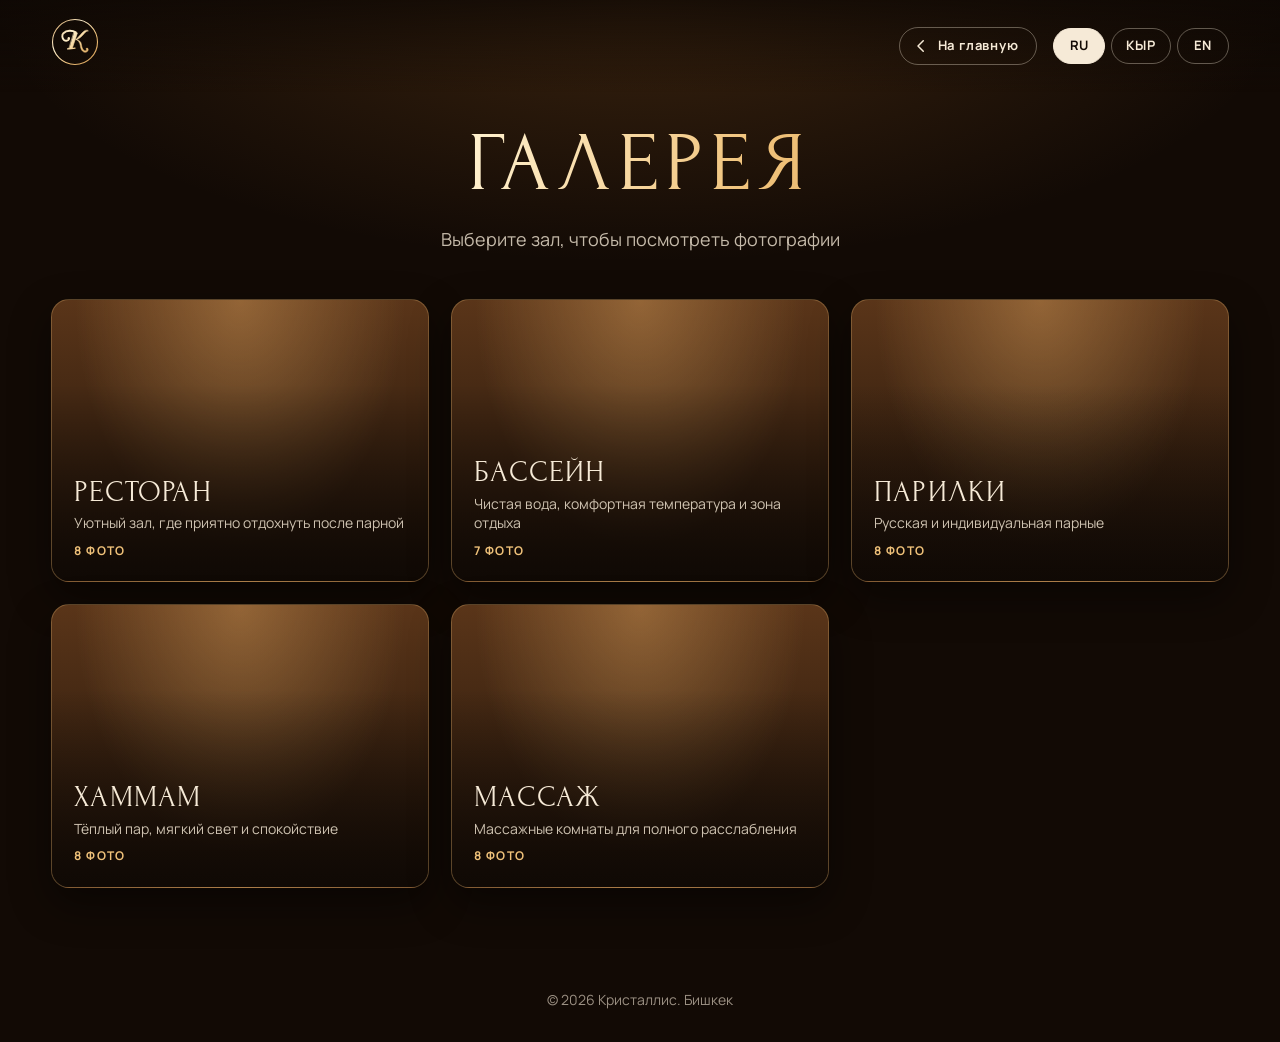
==== gallery.html @ dbb21583 "fix" ====
<!DOCTYPE html>
<html lang="ru">
<head>
    <meta charset="UTF-8">
    <meta name="viewport" content="width=device-width, initial-scale=1, maximum-scale=1, user-scalable=no, viewport-fit=cover">
    <meta name="description" content="Галерея банного комплекса Кристаллис: ресторан, бассейн, парилки, хаммам и массажные комнаты.">
    <meta name="theme-color" content="#120a05">
    <meta name="mobile-web-app-capable" content="yes">
    <meta name="apple-mobile-web-app-capable" content="yes">
    <meta name="apple-mobile-web-app-title" content="Кристаллис">
    <meta name="apple-mobile-web-app-status-bar-style" content="black-translucent">
    <title>Галерея — Кристаллис</title>
    <link rel="manifest" href="manifest.webmanifest">
    <link rel="icon" type="image/png" sizes="192x192" href="icons/icon-192.png">
    <link rel="apple-touch-icon" href="icons/apple-touch-icon.png">
    <link rel="preconnect" href="https://fonts.googleapis.com">
    <link rel="preconnect" href="https://fonts.gstatic.com" crossorigin>
    <link rel="preconnect" href="https://images.pexels.com" crossorigin>
    <link href="https://fonts.googleapis.com/css2?family=Forum&family=Manrope:wght@400;500;700&display=swap" rel="stylesheet">
    <link rel="stylesheet" href="./css/style.css?v=6">
    <link rel="stylesheet" href="./css/gallery.css?v=1">
</head>
<body class="gal-page">

<div class="head" id="head">
    <header class="header">
        <div class="wrap header__inner">
            <a class="brand" href="index.html" data-i18n-aria="brand" aria-label="Кристаллис">
                <svg class="brand__logo" width="48" height="48" viewBox="0 0 48 48" aria-hidden="true">
                    <defs>
                        <linearGradient id="kr-gold-nav" gradientUnits="userSpaceOnUse" x1="0" y1="0" x2="48" y2="48">
                            <stop offset="0" stop-color="#c9904a"/>
                            <stop offset="0.35" stop-color="#fff1cf"/>
                            <stop offset="0.65" stop-color="#f0c27a"/>
                            <stop offset="1" stop-color="#c9904a"/>
                        </linearGradient>
                    </defs>
                    <circle cx="24" cy="24" r="22.5" fill="none" stroke="url(#kr-gold-nav)" stroke-width="1.1"/>
                    <g fill="url(#kr-gold-nav)" stroke="url(#kr-gold-nav)" stroke-linecap="round" stroke-linejoin="round">
                        <path d="M23.2 14.2L26.4 14.9L21.3 30.2L18.3 30.2Z" stroke-width="0.6"/>
                        <path d="M16.6 30.9C19.2 30.5 21.8 30.5 24 30.1" fill="none" stroke-width="1.3"/>
                        <path d="M24.8 14.4C21.2 12.1 15.6 12.2 12.4 15.2C10.7 16.9 11 20.3 13 21.9C15 23.4 17.4 22.6 17.9 20.9" fill="none" stroke-width="1.9"/>
                        <circle cx="17.8" cy="20.3" r="1.2" stroke="none"/>
                        <path d="M25 21.4C28 18.6 31 14.6 33.2 13C34.6 12 36.6 11.8 37.4 12.9C36.1 13 34.7 13.6 33.7 15C31.1 18.3 28.5 20.7 25.2 21.7Z" stroke-width="0.5"/>
                        <path d="M25.3 21.5C27.5 22.7 28.9 24.6 29.3 27.6C29.7 31.2 31.4 34.1 34 34.3C35.6 34.4 37.1 33.4 37.2 31.8C37.3 30.4 36.2 29.7 35.4 30.3C34.9 30.8 35.1 31.5 35.7 31.7C35.4 32.7 34.2 33.2 33.2 32.6C31.3 31.4 30.7 28.6 30.4 26.3C30 23.9 28.4 22.1 25.3 21.5Z" stroke-width="0.5"/>
                    </g>
                </svg>
            </a>
            <div class="header__tools">
                <a class="gal-back" href="index.html">
                    <svg viewBox="0 0 24 24" aria-hidden="true"><path d="M15 5l-7 7 7 7" fill="none" stroke="currentColor" stroke-width="2" stroke-linecap="round" stroke-linejoin="round"/></svg>
                    <span data-i18n="galBack">На главную</span>
                </a>
                <div class="lang" id="lang">
                    <button class="lang__btn" id="lang-btn" type="button" aria-haspopup="true" aria-expanded="false" data-i18n-aria="langAria" aria-label="Язык">
                        <svg viewBox="0 0 24 24" aria-hidden="true"><circle cx="12" cy="12" r="9"/><path d="M3 12h18"/><path d="M12 3c2.8 2.6 4.2 5.6 4.2 9s-1.4 6.4-4.2 9c-2.8-2.6-4.2-5.6-4.2-9S9.2 5.6 12 3z"/></svg>
                    </button>
                    <div class="lang__menu" id="lang-menu" role="group" data-i18n-aria="langAria" aria-label="Язык">
                        <button type="button" data-lang="ru"><span class="l-short">RU</span><span class="l-full">Русский</span></button>
                        <button type="button" data-lang="ky"><span class="l-short">КЫР</span><span class="l-full">Кыргызча</span></button>
                        <button type="button" data-lang="en"><span class="l-short">EN</span><span class="l-full">English</span></button>
                    </div>
                </div>
            </div>
        </div>
    </header>
</div>

<main class="gal">
    <section class="gal-intro" id="gal-home">
        <div class="wrap">
            <h1 class="gal-title" data-i18n="galTitle">Галерея</h1>
            <p class="gal-lead" data-i18n="galLead">Выберите зал, чтобы посмотреть фотографии</p>
            <div class="gal-cats" id="gal-cats"></div>
        </div>
    </section>

    <section class="gal-view" id="gal-view" hidden>
        <div class="wrap gal-view__head">
            <button type="button" class="gal-all" id="gal-all">
                <svg viewBox="0 0 24 24" aria-hidden="true"><path d="M15 5l-7 7 7 7" fill="none" stroke="currentColor" stroke-width="2" stroke-linecap="round" stroke-linejoin="round"/></svg>
                <span data-i18n="galAll">Все залы</span>
            </button>
            <div class="gal-view__title">
                <h2 id="gal-name"></h2>
                <p id="gal-count"></p>
            </div>
        </div>
        <div class="wrap gal-chips" id="gal-chips" role="group"></div>
        <div class="gal-rows" id="gal-rows"></div>
        <p class="gal-hint" data-i18n="galHint">Коснитесь фото, чтобы рассмотреть его. Коснитесь ещё раз, чтобы продолжить.</p>
    </section>
</main>

<footer class="footer"><div class="wrap"><p data-i18n="footer">© 2026 Кристаллис. Бишкек</p></div></footer>

<script src="js/data.js?v=7" defer></script>
<script src="js/gallery-data.js?v=1" defer></script>
<script src="js/gallery.js?v=1" defer></script>
<script src="js/boot.js?v=2" defer></script>
</body>
</html>
---- css/style.css ----
:root {
        --accent: #a8692a;
        --amber: #f0c27a;
        --cream: #f6ead7;
        --dark: #2a1a0f;
        --text: #5d4a3a;
        --muted: #8c7864;
        --night: #120a05;
        --paper: #faf6ef;
        --paper-2: #f0e8da;
        --line: rgba(42, 26, 15, 0.14);

        --font-head: 'Forum', 'Times New Roman', serif;
        --font-body: 'Manrope', 'Segoe UI', Arial, sans-serif;

        --header-offset: 80px;
        --radius: 18px;
    }

    *,
    *::before,
    *::after {
        margin: 0;
        padding: 0;
        box-sizing: border-box;
    }

    html {
        scroll-behavior: smooth;
        scrollbar-width: none;
        -ms-overflow-style: none;
        overflow-anchor: none;
        -webkit-text-size-adjust: 100%;
    }

    html::-webkit-scrollbar,
    body::-webkit-scrollbar {
        display: none;
        width: 0;
        height: 0;
    }

    body {
        overflow-x: hidden;
        overflow-anchor: none;
        background: var(--night);
        color: var(--text);
        font-family: var(--font-body);
        line-height: 1.7;
    }

    a { color: inherit; text-decoration: none; }
    ul { list-style: none; }
    button, input { font: inherit; }

    button {
        -webkit-tap-highlight-color: transparent;
        touch-action: manipulation;
    }

    :focus-visible {
        outline: 2px solid var(--amber);
        outline-offset: 3px;
    }

    .wrap {
        width: min(1240px, 92%);
        margin-inline: auto;
    }

    .head {
        position: fixed;
        inset: 0 0 auto;
        z-index: 50;
        color: var(--cream);
        background: linear-gradient(rgba(14, 8, 4, 0.75), rgba(14, 8, 4, 0));
        transition: background 0.4s, box-shadow 0.4s;
    }

    .head.is-scrolled {
        background: rgba(18, 10, 5, 0.97);
        box-shadow: 0 6px 30px rgba(0, 0, 0, 0.35);
    }

    .topbar {
        max-height: 50px;
        overflow: hidden;
        font-size: 13px;
        transition: max-height 0.35s, opacity 0.35s;
    }

    .head.is-scrolled .topbar { max-height: 0; opacity: 0; }

    .topbar__inner {
        display: flex;
        justify-content: space-between;
        padding-block: 12px;
        color: rgba(246, 234, 215, 0.7);
    }

    .topbar__right { display: flex; gap: 28px; }
    .topbar a:hover { color: #fff; }

    .pin { position: relative; padding-left: 22px; }
    .pin::before {
        content: '';
        position: absolute;
        top: 6px;
        left: 4px;
        width: 9px;
        height: 9px;
        border: 2px solid currentColor;
        border-radius: 50% 50% 50% 0;
        transform: rotate(-45deg);
    }

    .header { position: relative; }

    .header__inner {
        display: flex;
        align-items: center;
        justify-content: space-between;
        gap: 56px;
        padding-block: 18px;
        transition: padding 0.35s;
    }

    .brand { flex: 0 0 auto; }

    .head.is-scrolled .header__inner { padding-block: 10px; }

    .nav {
        display: flex;
        gap: 44px;
        font-size: 15px;
        font-weight: 500;
    }

    .nav a { position: relative; }
    .nav a::after {
        content: '';
        position: absolute;
        bottom: -6px;
        left: 0;
        width: 0;
        height: 1px;
        background: var(--amber);
        transition: width 0.3s;
    }
    .nav a:hover::after,
    .nav a.is-active::after { width: 100%; }

    .header__tools {
        display: flex;
        align-items: center;
        justify-content: flex-end;
        gap: 16px;
        margin-left: auto;
    }

    .lang { position: relative; }

    .lang__btn { display: none; }

    .lang__menu {
        display: flex;
        gap: 6px;
    }

    .lang__menu button {
        min-width: 52px;
        padding: 9px 14px;
        border: 1px solid rgba(246, 234, 215, 0.35);
        border-radius: 999px;
        background: transparent;
        color: var(--cream);
        font-size: 13px;
        font-weight: 700;
        letter-spacing: 0.06em;
        line-height: 1.2;
        text-align: center;
        cursor: pointer;
        transition: background 0.3s, color 0.3s, border-color 0.3s;
    }

    .lang__menu button:hover { border-color: var(--cream); }

    .lang__menu button.is-active {
        border-color: var(--cream);
        background: var(--cream);
        color: var(--night);
    }

    .l-full { display: none; }

    .mnav { display: none; }

    .burger {
        display: none;
        position: relative;
        width: 32px;
        height: 24px;
        border: 0;
        background: none;
        cursor: pointer;
    }

    .burger span {
        position: absolute;
        left: 0;
        width: 100%;
        height: 2px;
        background: var(--cream);
        transition: top 0.3s, transform 0.3s, opacity 0.3s;
    }
    .burger span:nth-child(1) { top: 2px; }
    .burger span:nth-child(2) { top: 11px; }
    .burger span:nth-child(3) { top: 20px; }
    .burger.is-open span:nth-child(1) { top: 11px; transform: rotate(45deg); }
    .burger.is-open span:nth-child(2) { opacity: 0; }
    .burger.is-open span:nth-child(3) { top: 11px; transform: rotate(-45deg); }

    .hero {
        position: relative;
        display: grid;
        place-items: center;
        min-height: 100vh;
        min-height: 100svh;
        padding: 170px 0 120px;
        overflow: hidden;
        background: var(--night);
        color: var(--cream);
        text-align: center;
    }

    .hero::before {
        content: '';
        position: absolute;
        inset: 0;
        background:
                radial-gradient(ellipse 60% 55% at 50% 45%, rgba(14, 8, 4, 0.5), rgba(14, 8, 4, 0) 75%),
                linear-gradient(rgba(14, 8, 4, 0.6), rgba(14, 8, 4, 0.05) 28%, rgba(14, 8, 4, 0.2) 65%, var(--night) 100%),
                url('../img/hero.jpg') center / cover no-repeat;
        will-change: transform;
        animation: zoom 30s ease-in-out infinite alternate;
    }

    @media (orientation: portrait) {
        .hero::before {
            background:
                    radial-gradient(ellipse 65% 30% at 50% 50%, rgba(14, 8, 4, 0.45), rgba(14, 8, 4, 0) 75%),
                    linear-gradient(rgba(14, 8, 4, 0.55), rgba(14, 8, 4, 0.05) 22%, rgba(14, 8, 4, 0.1) 72%, var(--night) 100%),
                    url('../img/hero-portrait.jpg') center / cover no-repeat,
                    url('../img/hero.jpg') 50% 50% / cover no-repeat;
            filter: none;
            transform: none;
            will-change: auto;
            animation: none;
        }
    }

    .hero.is-off::before,
    .hero.is-off .steam i,
    .hero.is-off .motes i,
    .hero.is-off .hero__brand,
    .hero.is-off .hero__orn svg {
        animation-play-state: paused;
    }

    .hero__content {
        --logo-h: clamp(110px, 13vw, 200px);
        position: relative;
        z-index: 2;
        padding-top: calc(var(--logo-h) + 28px);
    }

    .hero__content > * {
        opacity: 0;
        transform: translateY(26px);
        animation: fade-up 0.9s forwards;
    }
    .hero__content > :nth-child(2) { animation-delay: 0.2s; }
    .hero__content > :nth-child(3) { animation-delay: 0.4s; }
    .hero__content > :nth-child(4) { animation-delay: 0.6s; }
    .hero__content > :nth-child(5) { animation-delay: 0.8s; }

    .hero__logo {
        position: absolute;
        top: 0;
        left: 0;
        right: 0;
        margin-inline: auto;
        display: block;
        height: var(--logo-h);
        width: auto;
        aspect-ratio: 120 / 150;
        overflow: visible;
        filter: drop-shadow(0 4px 16px rgba(14, 8, 4, 0.7));
    }

    .hero__eyebrow {
        display: flex;
        align-items: center;
        justify-content: center;
        gap: 18px;
        margin-bottom: 22px;
        color: var(--amber);
        font-size: clamp(12px, 1.4vw, 16px);
        font-weight: 700;
        letter-spacing: 0.32em;
        text-transform: uppercase;
        text-shadow: 0 2px 14px rgba(14, 8, 4, 0.8);
    }

    .hero__eyebrow::before,
    .hero__eyebrow::after {
        content: '';
        width: clamp(30px, 8vw, 90px);
        height: 1px;
        background: linear-gradient(90deg, transparent, var(--amber));
    }

    .hero__eyebrow::after { transform: scaleX(-1); }

    .hero__title {
        display: flex;
        flex-direction: column;
        align-items: center;
        font-weight: 400;
    }

    .hero__brand {
        padding-left: 0.1em;
        background: linear-gradient(100deg, #c9904a 0%, #fff1cf 30%, #f0c27a 50%, #fff1cf 70%, #c9904a 100%);
        background-size: 250% 100%;
        -webkit-background-clip: text;
        background-clip: text;
        color: transparent;
        -webkit-text-fill-color: transparent;
        font-family: var(--font-head);
        font-size: clamp(34px, 10vw, 140px);
        letter-spacing: 0.1em;
        line-height: 1.05;
        text-transform: uppercase;
        animation: shine 9s ease-in-out infinite alternate;
    }

    .hero__orn {
        display: flex;
        align-items: center;
        gap: 18px;
        margin: clamp(14px, 2vw, 26px) 0;
        color: var(--amber);
    }

    .hero__orn i {
        width: clamp(60px, 14vw, 180px);
        height: 1px;
        background: linear-gradient(90deg, transparent, var(--amber));
    }

    .hero__orn i:last-child { transform: scaleX(-1); }

    .hero__orn svg {
        width: 26px;
        height: 24px;
        animation: gem 5s ease-in-out infinite;
    }

    .hero__tag {
        max-width: 900px;
        color: #f8eddb;
        font-family: var(--font-head);
        font-size: clamp(20px, 3.4vw, 46px);
        letter-spacing: 0.14em;
        line-height: 1.3;
        text-shadow: 0 4px 30px rgba(14, 8, 4, 0.8);
        text-transform: uppercase;
    }

    .hero__text {
        max-width: 520px;
        margin: 30px auto 40px;
        color: rgba(248, 237, 219, 0.92);
        font-size: clamp(14px, 1.4vw, 18px);
        text-shadow: 0 2px 14px rgba(14, 8, 4, 0.8);
        white-space: pre-line;
    }

    .hero__actions {
        display: flex;
        flex-wrap: wrap;
        justify-content: center;
        gap: 16px;
    }

    .pill {
        display: inline-block;
        padding: 18px 56px;
        border: 1px solid rgba(240, 194, 122, 0.8);
        border-radius: 999px;
        background: rgba(14, 8, 4, 0.72);
        color: #fff;
        font-size: 17px;
        font-weight: 500;
        text-shadow: 0 1px 10px rgba(14, 8, 4, 0.7);
        cursor: pointer;
        box-shadow: 0 8px 24px rgba(0, 0, 0, 0.35);
        transition: background 0.3s, color 0.3s, border-color 0.3s;
    }

    .pill:hover {
        border-color: var(--cream);
        background: rgba(14, 8, 4, 0.88);
        color: #fff;
    }

    .motes {
        position: absolute;
        inset: 0;
        z-index: 1;
        pointer-events: none;
    }

    .motes i {
        position: absolute;
        bottom: -10px;
        width: var(--s);
        height: var(--s);
        border-radius: 50%;
        background: rgba(255, 226, 170, 0.9);
        box-shadow: 0 0 8px 2px rgba(255, 200, 120, 0.5);
        opacity: 0;
        will-change: transform, opacity;
        animation: float var(--t) linear var(--d) infinite;
    }

    .steam {
        position: absolute;
        inset: 0;
        z-index: 1;
        pointer-events: none;
    }

    .steam i {
        position: absolute;
        bottom: -160px;
        width: var(--w, 340px);
        height: calc(var(--w, 340px) * 1.3);
        border-radius: 50%;
        background: radial-gradient(ellipse, rgba(255, 235, 200, 0.12), rgba(255, 235, 200, 0.04) 40%, transparent 70%);
        opacity: 0;
        will-change: transform, opacity;
        animation: rise var(--t, 22s) ease-in-out infinite;
    }

    .steam i:nth-child(1) { left: 5%;  --w: 380px; --dx: 60px;  --t: 24s; }
    .steam i:nth-child(2) { left: 30%; --w: 320px; --dx: -50px; --t: 20s; animation-delay: -7s; }
    .steam i:nth-child(3) { left: 55%; --w: 420px; --dx: 70px;  --t: 27s; animation-delay: -14s; }
    .steam i:nth-child(4) { left: 78%; --w: 340px; --dx: -60px; --t: 22s; animation-delay: -3s; }

    .section {
        padding-block: 100px;
        background: var(--paper);
        scroll-margin-top: var(--header-offset);
    }

    .section--grey { background: var(--paper-2); }

    .title {
        margin-bottom: 16px;
        color: var(--dark);
        font-family: var(--font-head);
        font-size: clamp(30px, 4vw, 48px);
        font-weight: 400;
        letter-spacing: 0.03em;
        line-height: 1.2;
        text-align: center;
        text-transform: uppercase;
    }

    .lead {
        max-width: 560px;
        margin: 0 auto 30px;
        text-align: center;
    }

    .reveal {
        opacity: 0;
        transform: translateY(40px);
        transition: opacity 0.9s, transform 0.9s;
    }

    .reveal.is-in { opacity: 1; transform: none; }

    .gender {
        display: flex;
        width: max-content;
        max-width: 100%;
        margin: 26px auto 0;
        padding: 5px;
        border: 1px solid var(--line);
        border-radius: 999px;
        background: rgba(255, 255, 255, 0.5);
    }

    .gender button {
        min-width: 190px;
        padding: 14px 36px;
        border: 0;
        border-radius: 999px;
        background: transparent;
        color: var(--dark);
        font-family: var(--font-head);
        font-size: 20px;
        letter-spacing: 0.06em;
        line-height: 1.2;
        text-align: center;
        text-transform: uppercase;
        cursor: pointer;
        transition: background 0.3s, color 0.3s;
    }

    .gender button:hover { background: rgba(42, 26, 15, 0.08); }
    .gender button.is-active { background: var(--dark); color: var(--cream); }

    .is-swap { animation: swap 0.3s ease; }

    .svc-list {
        display: grid;
        gap: 90px;
        margin-top: 70px;
    }

    .svc {
        display: grid;
        grid-template-columns: minmax(0, 1fr) minmax(0, 1fr);
        align-items: stretch;
        gap: 60px;
        scroll-margin-top: var(--header-offset);
    }

    .svc--rev .svc__text { order: 2; }

    .svc__text {
        display: flex;
        flex-direction: column;
        justify-content: center;
        min-width: 0;
    }

    .svc__tag {
        color: var(--accent);
        font-size: 14px;
        font-weight: 700;
    }

    .svc__title {
        margin: 2px 0 14px;
        color: var(--dark);
        font-family: var(--font-head);
        font-size: clamp(30px, 3.6vw, 46px);
        font-weight: 400;
        letter-spacing: 0.02em;
        line-height: 1.15;
        text-transform: uppercase;
    }

    .svc__lead { margin-bottom: 8px; font-size: 16px; }

    .price__list li {
        display: flex;
        align-items: baseline;
        gap: 12px;
    }

    .price__list i {
        flex: 1;
        min-width: 12px;
        border-bottom: 2px dotted rgba(42, 26, 15, 0.25);
        transform: translateY(-4px);
    }

    .price__list b {
        color: var(--dark);
        font-weight: 700;
        white-space: nowrap;
    }

    .svc__link {
        align-self: flex-start;
        margin-top: 24px;
        padding: 12px 28px;
        border: 1px solid var(--dark);
        border-radius: 999px;
        background: transparent;
        color: var(--dark);
        font-size: 14px;
        font-weight: 500;
        cursor: pointer;
        transition: background 0.3s, color 0.3s;
    }

    .svc__link:hover {
        background: var(--dark);
        color: var(--cream);
    }

    .info { margin-top: 20px; font-size: 15px; }

    .info h4 {
        margin-bottom: 6px;
        color: var(--accent);
        font-family: var(--font-head);
        font-size: 18px;
        font-weight: 400;
        letter-spacing: 0.04em;
    }

    .info__list {
        columns: 2;
        column-gap: 32px;
    }

    .info li {
        position: relative;
        padding-left: 18px;
        break-inside: avoid;
    }

    .info li::before {
        content: '';
        position: absolute;
        top: 13px;
        left: 0;
        width: 8px;
        height: 1px;
        background: var(--accent);
    }

    .info__rest { margin-top: 4px; color: var(--muted); font-size: 14px; }

    .svc__img {
        position: relative;
        display: grid;
        place-items: center;
        min-height: 360px;
        overflow: hidden;
        border-radius: var(--radius);
        box-shadow: 0 20px 50px rgba(60, 30, 10, 0.22);
        background:
                radial-gradient(ellipse at 50% 0, rgba(255, 190, 110, 0.4), transparent 62%),
                linear-gradient(180deg, #5a3519, #1e1209);
        pointer-events: none;
        user-select: none;
        -webkit-user-select: none;
        isolation: isolate;
    }

    .svc__img svg {
        position: relative;
        z-index: 0;
        width: 22%;
        max-width: 120px;
        fill: none;
        stroke: rgba(246, 234, 215, 0.55);
        stroke-width: 1.4;
        stroke-linecap: round;
        stroke-linejoin: round;
    }

    .svc__slides {
        position: absolute;
        inset: 0;
        z-index: 1;
    }

    .slide {
        position: absolute;
        inset: 0;
        background-position: center;
        background-size: cover;
        background-repeat: no-repeat;
        opacity: 0;
        transform: scale(1);
        will-change: opacity;
        transition: opacity 1.2s ease;
    }

    .slide.is-on {
        opacity: 1;
    }

    .tabs {
        display: flex;
        flex-wrap: wrap;
        justify-content: center;
        gap: 12px;
        max-width: 980px;
        margin: 30px auto 34px;
    }

    .tabs button {
        flex: 0 0 auto;
        min-width: 200px;
        padding: 14px 22px;
        border: 1px solid var(--dark);
        border-radius: 999px;
        background: transparent;
        color: var(--dark);
        font-size: 16px;
        font-weight: 500;
        line-height: 1.2;
        text-align: center;
        white-space: nowrap;
        cursor: pointer;
        transition: background 0.3s, color 0.3s;
    }

    .tabs button:hover,
    .tabs button.is-active {
        background: var(--dark);
        color: var(--cream);
    }

    .price__card {
        max-width: 1100px;
        margin: 0 auto 22px;
        padding: 10px 34px 14px;
        border-radius: var(--radius);
        background: #fff;
        box-shadow: 0 14px 40px rgba(60, 30, 10, 0.08);
        column-count: 1;
        column-gap: 56px;
    }

    .price__group {
        margin-top: 22px;
        padding-bottom: 4px;
        border-bottom: 1px solid var(--accent);
        color: var(--accent);
        font-family: var(--font-head);
        font-size: 20px;
        font-weight: 400;
        letter-spacing: 0.04em;
        break-after: avoid;
        break-inside: avoid;
    }

    .price__card > .price__group:first-child { margin-top: 12px; }

    .price__list li {
        padding-block: 13px;
        border-bottom: 1px solid #eee;
        font-size: 16px;
        opacity: 0;
        transform: translateX(-12px);
        animation: slide-in 0.4s var(--d, 0s) forwards;
        break-inside: avoid;
    }

    .price__list li:last-child { border-bottom: 0; }
    .price__list b { font-size: 16px; }

    .price__card.is-compact { padding: 6px 30px 8px; }
    .price__card.is-compact .price__group { margin-top: 12px; font-size: 18px; }
    .price__card.is-compact > .price__group:first-child { margin-top: 8px; }
    .price__card.is-compact .price__list li { padding-block: 7px; font-size: 15px; }
    .price__card.is-compact .price__list b { font-size: 15px; }

    .note {
        margin-top: 26px;
        color: var(--muted);
        font-size: 14px;
        text-align: center;
    }

    .footer {
        padding-block: 30px;
        background: var(--night);
        color: rgba(246, 234, 215, 0.6);
        font-size: 14px;
        text-align: center;
    }

    .to-top {
        position: fixed;
        right: 24px;
        bottom: 24px;
        z-index: 40;
        display: grid;
        place-items: center;
        width: 52px;
        height: 52px;
        border: 0;
        border-radius: 50%;
        background: var(--cream);
        box-shadow: 0 6px 24px rgba(0, 0, 0, 0.3);
        color: var(--dark);
        cursor: pointer;
        opacity: 0;
        pointer-events: none;
        transform: translateY(20px);
        transition: opacity 0.35s, transform 0.35s, background 0.3s;
    }

    .to-top svg { width: 24px; height: 24px; }
    .to-top.is-visible { opacity: 1; pointer-events: auto; transform: none; }
    .to-top:hover { background: var(--amber); }

    @keyframes gem { 50% { transform: translateY(-3px) rotate(4deg); } }
    @keyframes fade-up { to { opacity: 1; transform: none; } }
    @keyframes zoom { to { transform: scale(1.06); } }
    @keyframes swap { from { opacity: 0; transform: translateY(8px); } }
    @keyframes slide-in { to { opacity: 1; transform: none; } }
    @keyframes shine {
        from { background-position: 150% 0; }
        to { background-position: -50% 0; }
    }

    @keyframes float {
        0%   { opacity: 0; transform: translate3d(0, 0, 0); }
        15%  { opacity: 0.9; }
        50%  { opacity: 0.45; }
        85%  { opacity: 0.9; }
        100% { opacity: 0; transform: translate3d(var(--dx), -100vh, 0); }
    }

    @keyframes rise {
        0%   { opacity: 0; transform: translate3d(0, 0, 0) scale(0.8); }
        20%  { opacity: 1; }
        60%  { opacity: 0.8; transform: translate3d(var(--dx), -60vh, 0) scale(1.3); }
        100% { opacity: 0; transform: translate3d(calc(var(--dx) * 1.6), -120vh, 0) scale(1.8); }
    }

    @media (orientation: landscape) {
        .hero { padding: clamp(110px, 17vh, 160px) 0 clamp(40px, 7vh, 80px); }

        .hero__content {
            --logo-h: clamp(70px, min(13vw, 15vh), 170px);
            padding-top: calc(var(--logo-h) + clamp(14px, 3vh, 28px));
        }

        .hero__eyebrow {
            margin-bottom: clamp(10px, 2vh, 22px);
            font-size: clamp(11px, min(1.4vw, 1.9vh), 16px);
        }

        .hero__brand { font-size: clamp(34px, min(10vw, 13vh), 130px); }

        .hero__orn { margin: clamp(8px, 1.6vh, 22px) 0; }

        .hero__tag {
            max-width: 1300px;
            font-size: clamp(16px, min(2.6vw, 3.4vh), 38px);
        }

        .hero__text {
            margin: clamp(14px, 3vh, 30px) auto clamp(18px, 4vh, 40px);
            font-size: clamp(13px, min(1.4vw, 2vh), 18px);
        }

        .pill { padding: clamp(12px, 2vh, 18px) 56px; }
    }

    @media (max-width: 960px) {
        .topbar,
        .nav { display: none; }

        .burger { display: block; }

        .lang__btn {
            display: grid;
            place-items: center;
            width: 44px;
            height: 44px;
            border: 1px solid rgba(246, 234, 215, 0.35);
            border-radius: 50%;
            background: transparent;
            color: var(--cream);
            cursor: pointer;
            transition: border-color 0.3s, background 0.3s;
        }

        .lang__btn svg {
            width: 22px;
            height: 22px;
            fill: none;
            stroke: currentColor;
            stroke-width: 1.6;
            stroke-linecap: round;
            stroke-linejoin: round;
        }

        .lang__btn:hover,
        .lang.is-open .lang__btn {
            border-color: var(--cream);
            background: rgba(246, 234, 215, 0.08);
        }

        .lang__menu {
            position: absolute;
            top: calc(100% + 12px);
            right: 0;
            display: block;
            min-width: 160px;
            padding: 6px;
            border: 1px solid rgba(246, 234, 215, 0.14);
            border-radius: 14px;
            background: rgba(18, 10, 5, 0.98);
            box-shadow: 0 14px 40px rgba(0, 0, 0, 0.45);
            opacity: 0;
            visibility: hidden;
            transform: translateY(-8px);
            transition: opacity 0.25s, transform 0.25s, visibility 0.25s;
        }

        .lang.is-open .lang__menu {
            opacity: 1;
            visibility: visible;
            transform: none;
        }

        .lang__menu button {
            display: block;
            width: 100%;
            min-width: 0;
            padding: 11px 14px;
            border: 0;
            border-radius: 10px;
            font-size: 14px;
            font-weight: 500;
            letter-spacing: 0;
            text-align: left;
        }

        .lang__menu button:hover { background: rgba(246, 234, 215, 0.1); }

        .l-short { display: none; }
        .l-full { display: inline; }

        .mnav {
            position: absolute;
            top: 100%;
            right: 0;
            left: 0;
            display: flex;
            flex-direction: column;
            padding: 6px 4%;
            border-radius: 0 0 var(--radius) var(--radius);
            background: rgba(18, 10, 5, 0.98);
            opacity: 0;
            visibility: hidden;
            transform: translateY(-12px);
            transition: opacity 0.3s, transform 0.3s, visibility 0.3s;
        }

        .mnav.is-open { opacity: 1; visibility: visible; transform: none; }

        .mnav a {
            padding-block: 16px;
            border-bottom: 1px solid rgba(246, 234, 215, 0.12);
        }

        .hero { padding: 130px 0 100px; }

        .section { padding-block: 70px; }
        .svc-list { gap: 70px; }
        .svc { grid-template-columns: minmax(0, 1fr); gap: 28px; }
        .svc--rev .svc__text { order: 0; }
        .svc__img { min-height: 0; aspect-ratio: 7 / 4; }
        .price__card { padding: 6px 18px 10px; }
    }

    @media (max-width: 640px) {
        .pill { padding: 15px 34px; }

        .lang__btn { width: 40px; height: 40px; }

        .gender { width: 100%; }
        .gender button {
            flex: 1;
            min-width: 0;
            padding: 12px 16px;
            font-size: 16px;
        }

        .tabs button {
            flex: 1 1 calc(50% - 6px);
            min-width: 0;
            padding: 12px 10px;
            font-size: 14px;
            white-space: normal;
        }

        .info__list { columns: 1; }
    }

    @media (prefers-reduced-motion: reduce) {
        *,
        *::before,
        *::after {
            animation-duration: 0.01ms !important;
            animation-iteration-count: 1 !important;
            transition-duration: 0.01ms !important;
            scroll-behavior: auto !important;
        }
    }
---- css/gallery.css ----
html,
body {
    max-width: 100%;
    overflow-x: clip;
    touch-action: pan-x pan-y;
    overscroll-behavior: none;
}

[hidden] {
    display: none !important;
}

.gal {
    min-height: 100vh;
    min-height: 100dvh;
    padding: 118px 0 70px;
    background:
            radial-gradient(ellipse 70% 38% at 50% 0, rgba(168, 105, 42, 0.26), rgba(168, 105, 42, 0) 72%),
            var(--night);
    color: var(--cream);
}

.gal-back {
    display: inline-flex;
    align-items: center;
    gap: 8px;
    padding: 9px 18px 9px 12px;
    border: 1px solid rgba(246, 234, 215, 0.35);
    border-radius: 999px;
    color: var(--cream);
    font-size: 13px;
    font-weight: 700;
    letter-spacing: 0.06em;
    line-height: 1.2;
    white-space: nowrap;
    transition: background 0.3s, border-color 0.3s;
}

.gal-back svg {
    width: 18px;
    height: 18px;
}

.gal-back:hover {
    border-color: var(--cream);
    background: rgba(246, 234, 215, 0.08);
}

.gal-title {
    background: linear-gradient(100deg, #c9904a 0%, #fff1cf 35%, #f0c27a 60%, #c9904a 100%);
    -webkit-background-clip: text;
    background-clip: text;
    color: transparent;
    -webkit-text-fill-color: transparent;
    font-family: var(--font-head);
    font-size: clamp(38px, 7vw, 84px);
    font-weight: 400;
    letter-spacing: 0.08em;
    line-height: 1.1;
    text-align: center;
    text-transform: uppercase;
}

.gal-lead {
    max-width: 560px;
    margin: 14px auto 0;
    color: rgba(246, 234, 215, 0.78);
    font-size: clamp(15px, 1.6vw, 18px);
    text-align: center;
}

.gal-cats {
    display: grid;
    grid-template-columns: repeat(auto-fill, minmax(min(100%, 300px), 1fr));
    gap: 22px;
    margin-top: 44px;
}

.gal-cat {
    position: relative;
    display: block;
    width: 100%;
    aspect-ratio: 4 / 3;
    padding: 0;
    overflow: hidden;
    border: 1px solid rgba(240, 194, 122, 0.28);
    border-radius: var(--radius);
    background:
            radial-gradient(ellipse at 50% 0, rgba(255, 190, 110, 0.35), transparent 62%),
            linear-gradient(180deg, #5a3519, #1e1209);
    box-shadow: 0 16px 40px rgba(0, 0, 0, 0.45);
    color: var(--cream);
    text-align: left;
    cursor: pointer;
    isolation: isolate;
    opacity: 0;
    transform: translateY(16px);
    animation: gal-in 0.55s var(--d, 0s) forwards;
    transition: transform 0.35s ease, border-color 0.35s, box-shadow 0.35s;
    -webkit-user-select: none;
    user-select: none;
}

.gal-cat:hover {
    border-color: rgba(240, 194, 122, 0.7);
    box-shadow: 0 20px 50px rgba(0, 0, 0, 0.55);
}

.gal-cat:active {
    transform: scale(0.98);
}

.gal-cat__img {
    position: absolute;
    inset: 0;
}

.gal-cat__img img {
    width: 100%;
    height: 100%;
    object-fit: cover;
    pointer-events: none;
    transition: transform 0.9s ease;
}

.gal-cat:hover .gal-cat__img img {
    transform: scale(1.06);
}

.gal-cat::after {
    content: '';
    position: absolute;
    inset: 0;
    background: linear-gradient(180deg, rgba(14, 8, 4, 0) 30%, rgba(14, 8, 4, 0.9) 100%);
}

.gal-cat__body {
    position: absolute;
    right: 0;
    bottom: 0;
    left: 0;
    z-index: 1;
    display: flex;
    flex-direction: column;
    gap: 4px;
    padding: 18px 22px 20px;
}

.gal-cat__name {
    font-family: var(--font-head);
    font-size: clamp(24px, 2.4vw, 30px);
    letter-spacing: 0.04em;
    line-height: 1.15;
    text-transform: uppercase;
}

.gal-cat__text {
    color: rgba(246, 234, 215, 0.82);
    font-size: 14px;
    line-height: 1.4;
}

.gal-cat__count {
    margin-top: 4px;
    color: var(--amber);
    font-size: 12px;
    font-weight: 700;
    letter-spacing: 0.12em;
    text-transform: uppercase;
}

.gal-view__head {
    display: flex;
    flex-wrap: wrap;
    align-items: center;
    gap: 18px 26px;
}

.gal-all {
    display: inline-flex;
    align-items: center;
    gap: 8px;
    padding: 12px 24px 12px 16px;
    border: 1px solid rgba(246, 234, 215, 0.4);
    border-radius: 999px;
    background: transparent;
    color: var(--cream);
    font-size: 15px;
    font-weight: 600;
    line-height: 1.2;
    cursor: pointer;
    transition: background 0.3s, border-color 0.3s;
}

.gal-all svg {
    width: 20px;
    height: 20px;
}

.gal-all:hover {
    border-color: var(--cream);
    background: rgba(246, 234, 215, 0.08);
}

.gal-view__title h2 {
    background: linear-gradient(100deg, #c9904a 0%, #fff1cf 40%, #f0c27a 70%, #c9904a 100%);
    -webkit-background-clip: text;
    background-clip: text;
    color: transparent;
    -webkit-text-fill-color: transparent;
    font-family: var(--font-head);
    font-size: clamp(28px, 4vw, 48px);
    font-weight: 400;
    letter-spacing: 0.06em;
    line-height: 1.1;
    text-transform: uppercase;
}

.gal-view__title p {
    margin-top: 2px;
    color: var(--amber);
    font-size: 13px;
    font-weight: 700;
    letter-spacing: 0.12em;
    text-transform: uppercase;
}

.gal-chips {
    display: flex;
    gap: 10px;
    margin-top: 22px;
    margin-bottom: 8px;
    padding-bottom: 6px;
    overflow-x: auto;
    scrollbar-width: none;
    -ms-overflow-style: none;
    touch-action: pan-x;
}

.gal-chips::-webkit-scrollbar {
    display: none;
    width: 0;
    height: 0;
}

.gal-chip {
    flex: 0 0 auto;
    padding: 10px 22px;
    border: 1px solid rgba(246, 234, 215, 0.32);
    border-radius: 999px;
    background: transparent;
    color: var(--cream);
    font-size: 14px;
    font-weight: 600;
    line-height: 1.2;
    white-space: nowrap;
    cursor: pointer;
    transition: background 0.3s, color 0.3s, border-color 0.3s;
}

.gal-chip:hover {
    border-color: var(--cream);
}

.gal-chip.is-on {
    border-color: var(--cream);
    background: var(--cream);
    color: var(--night);
}

.gal-rows {
    --ch: clamp(120px, calc((100vh - 310px) / 4.3), 300px);
    --cw: calc(var(--ch) * 1.5);
    --gap: clamp(12px, 1.4vw, 22px);
    display: flex;
    flex-direction: column;
    width: 100%;
    margin-top: 6px;
}

@supports (height: 100dvh) {
    .gal-rows {
        --ch: clamp(120px, calc((100dvh - 310px) / 4.3), 300px);
    }
}

.gal-row {
    position: relative;
    width: 100%;
    padding-block: calc(var(--ch) * 0.2);
    overflow: hidden;
}

.gal-shift {
    transition: transform 0.6s cubic-bezier(0.22, 1, 0.36, 1);
    will-change: transform;
}

.gal-track {
    display: flex;
    width: max-content;
    animation: gal-run var(--dur, 60s) linear var(--delay, 0s) infinite;
    animation-direction: var(--dir, normal);
    will-change: transform;
}

.gal-row.is-paused .gal-track {
    animation-play-state: paused;
}

.gal-card {
    position: relative;
    flex: 0 0 auto;
    width: var(--cw);
    height: var(--ch);
    margin-right: var(--gap);
    padding: 0;
    overflow: hidden;
    border: 0;
    border-radius: 16px;
    background:
            radial-gradient(ellipse at 50% 0, rgba(255, 190, 110, 0.3), transparent 62%),
            linear-gradient(180deg, #5a3519, #1e1209);
    box-shadow: 0 10px 28px rgba(0, 0, 0, 0.45);
    cursor: pointer;
    transition: transform 0.55s cubic-bezier(0.22, 1, 0.36, 1), opacity 0.4s ease, box-shadow 0.5s ease;
    -webkit-user-select: none;
    user-select: none;
    -webkit-touch-callout: none;
}

.gal-card img {
    position: absolute;
    inset: 0;
    width: 100%;
    height: 100%;
    object-fit: cover;
    opacity: 0;
    pointer-events: none;
    transition: opacity 0.6s ease;
}

.gal-card img.is-loaded {
    opacity: 1;
}

.gal-row.has-active .gal-card:not(.is-active) {
    opacity: 0.4;
}

.gal-card.is-active {
    z-index: 4;
    transform: scale(1.34);
    box-shadow: 0 0 0 3px var(--amber), 0 30px 70px rgba(0, 0, 0, 0.7);
}

.gal-hint {
    max-width: 620px;
    margin: 18px auto 0;
    padding-inline: 4%;
    color: rgba(246, 234, 215, 0.55);
    font-size: 14px;
    text-align: center;
}

@keyframes gal-in {
    to {
        opacity: 1;
        transform: none;
    }
}

@keyframes gal-run {
    from {
        transform: translate3d(0, 0, 0);
    }

    to {
        transform: translate3d(-50%, 0, 0);
    }
}

@media (max-width: 960px) {
    .gal {
        padding-top: 104px;
    }

    .header__tools {
        gap: 10px;
    }
}

@media (max-width: 640px) {
    .gal-back {
        padding: 9px 14px 9px 10px;
    }

    .gal-cats {
        gap: 16px;
        margin-top: 30px;
    }

    .gal-view__head {
        gap: 12px 16px;
    }

    .gal-all {
        padding: 10px 18px 10px 12px;
        font-size: 14px;
    }
}

@media (prefers-reduced-motion: reduce) {
    .gal-cat {
        opacity: 1;
        transform: none;
    }
}
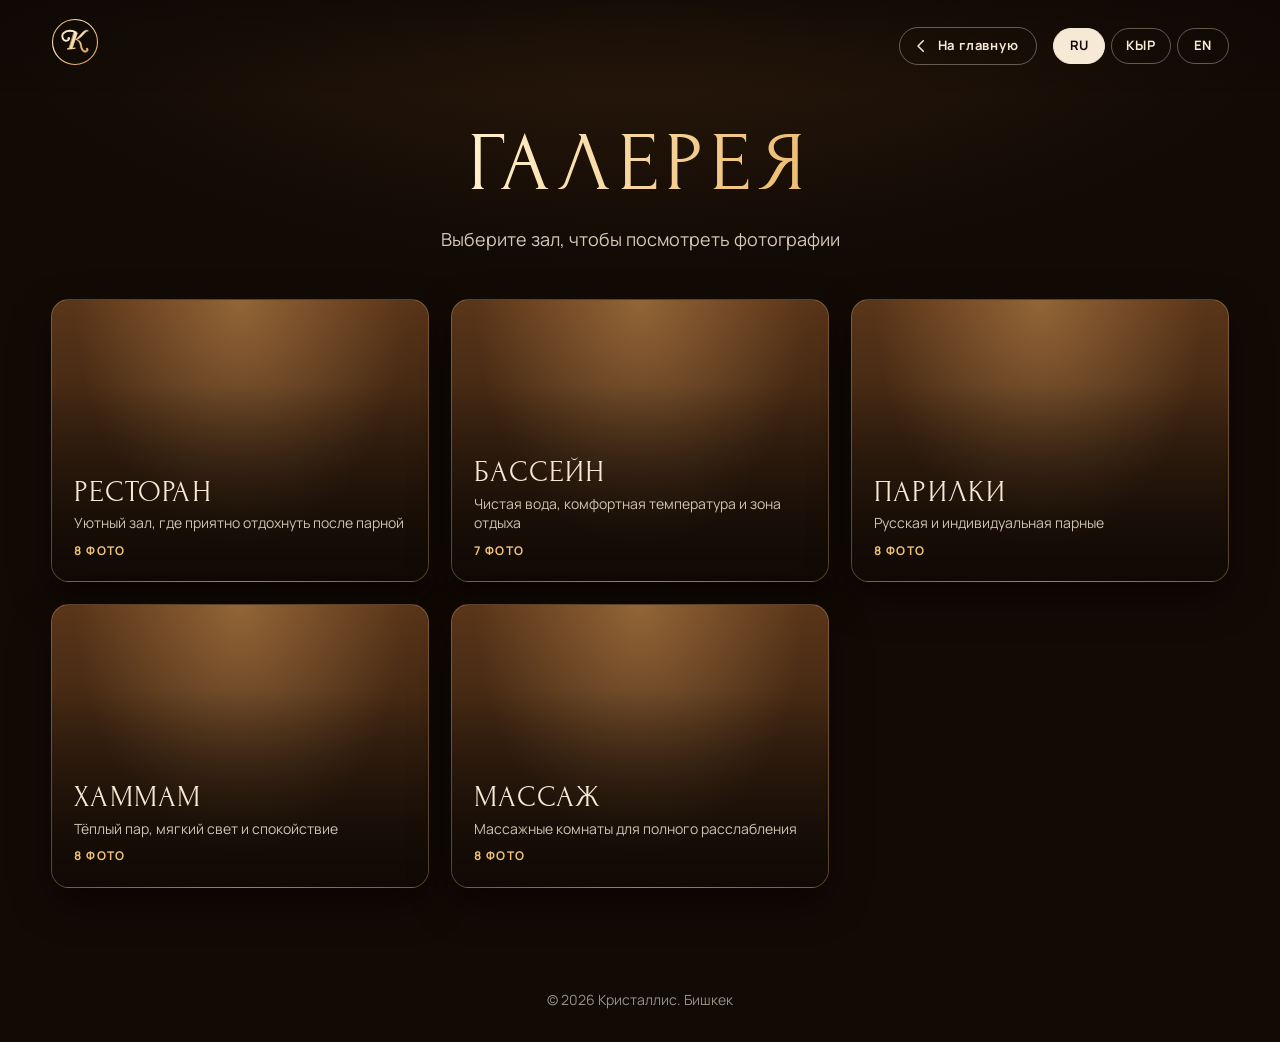
==== commit 743c4c3e: "fix" ====
--- a/gallery.html
+++ b/gallery.html
@@ -18,7 +18,7 @@
     <link rel="preconnect" href="https://images.pexels.com" crossorigin>
     <link href="https://fonts.googleapis.com/css2?family=Forum&family=Manrope:wght@400;500;700&display=swap" rel="stylesheet">
     <link rel="stylesheet" href="./css/style.css?v=6">
-    <link rel="stylesheet" href="./css/gallery.css?v=1">
+    <link rel="stylesheet" href="./css/gallery.css?v=2">
 </head>
 <body class="gal-page">
 
@@ -96,7 +96,7 @@
 
 <script src="js/data.js?v=7" defer></script>
 <script src="js/gallery-data.js?v=1" defer></script>
-<script src="js/gallery.js?v=1" defer></script>
+<script src="js/gallery.js?v=2" defer></script>
 <script src="js/boot.js?v=2" defer></script>
 </body>
 </html>
--- a/css/gallery.css
+++ b/css/gallery.css
@@ -15,7 +15,9 @@
     min-height: 100dvh;
     padding: 118px 0 70px;
     background:
-            radial-gradient(ellipse 70% 38% at 50% 0, rgba(168, 105, 42, 0.26), rgba(168, 105, 42, 0) 72%),
+            radial-gradient(ellipse 70% 38% at 50% 0, rgba(168, 105, 42, 0.18), rgba(168, 105, 42, 0) 72%),
+            linear-gradient(180deg, rgba(18, 10, 5, 0.45) 0%, rgba(18, 10, 5, 0.25) 45%, rgba(18, 10, 5, 0.6) 100%),
+            url('../img/gallery-bg.jpg') center / cover no-repeat,
             var(--night);
     color: var(--cream);
 }
@@ -64,7 +66,7 @@
 .gal-lead {
     max-width: 560px;
     margin: 14px auto 0;
-    color: rgba(246, 234, 215, 0.78);
+    color: rgba(246, 234, 215, 0.85);
     font-size: clamp(15px, 1.6vw, 18px);
     text-align: center;
 }
@@ -248,7 +250,7 @@
     padding: 10px 22px;
     border: 1px solid rgba(246, 234, 215, 0.32);
     border-radius: 999px;
-    background: transparent;
+    background: rgba(18, 10, 5, 0.35);
     color: var(--cream);
     font-size: 14px;
     font-weight: 600;
@@ -268,27 +270,40 @@
     color: var(--night);
 }
 
+/* ---------- Ленты с карточками ----------
+   Размер карточек меняется одним числом:
+   --ch  — высота карточки (ширина = высота × 1.5).
+   Чтобы сделать карточки ещё крупнее, уменьшите делитель 3.6
+   (например, до 3.2) или увеличьте минимум 190px. */
 .gal-rows {
-    --ch: clamp(120px, calc((100vh - 310px) / 4.3), 300px);
+    --ch: clamp(190px, calc((100vh - 250px) / 3.6), 460px);
     --cw: calc(var(--ch) * 1.5);
-    --gap: clamp(12px, 1.4vw, 22px);
+    --gap: clamp(14px, 1.6vw, 26px);
     display: flex;
     flex-direction: column;
     width: 100%;
     margin-top: 6px;
+    padding-block: calc(var(--ch) * 0.12);
 }
 
 @supports (height: 100dvh) {
     .gal-rows {
-        --ch: clamp(120px, calc((100dvh - 310px) / 4.3), 300px);
-    }
-}
-
+        --ch: clamp(190px, calc((100dvh - 250px) / 3.6), 460px);
+    }
+}
+
+/* Отступ внутри ленты нужен, чтобы увеличенная карточка не обрезалась,
+   а отрицательные поля сближают ленты между собой. */
 .gal-row {
     position: relative;
     width: 100%;
-    padding-block: calc(var(--ch) * 0.2);
+    margin-block: calc(var(--ch) * -0.12);
+    padding-block: calc(var(--ch) * 0.3);
     overflow: hidden;
+}
+
+.gal-row.has-active {
+    z-index: 5;
 }
 
 .gal-shift {
@@ -317,7 +332,7 @@
     padding: 0;
     overflow: hidden;
     border: 0;
-    border-radius: 16px;
+    border-radius: 18px;
     background:
             radial-gradient(ellipse at 50% 0, rgba(255, 190, 110, 0.3), transparent 62%),
             linear-gradient(180deg, #5a3519, #1e1209);
@@ -348,9 +363,10 @@
     opacity: 0.4;
 }
 
+/* Увеличение выбранной карточки (было 1.34) */
 .gal-card.is-active {
     z-index: 4;
-    transform: scale(1.34);
+    transform: scale(1.5);
     box-shadow: 0 0 0 3px var(--amber), 0 30px 70px rgba(0, 0, 0, 0.7);
 }
 
@@ -358,7 +374,7 @@
     max-width: 620px;
     margin: 18px auto 0;
     padding-inline: 4%;
-    color: rgba(246, 234, 215, 0.55);
+    color: rgba(246, 234, 215, 0.7);
     font-size: 14px;
     text-align: center;
 }
@@ -391,6 +407,16 @@
 }
 
 @media (max-width: 640px) {
+    .gal-rows {
+        --ch: clamp(140px, calc((100vh - 250px) / 3.6), 460px);
+    }
+
+    @supports (height: 100dvh) {
+        .gal-rows {
+            --ch: clamp(140px, calc((100dvh - 250px) / 3.6), 460px);
+        }
+    }
+
     .gal-back {
         padding: 9px 14px 9px 10px;
     }
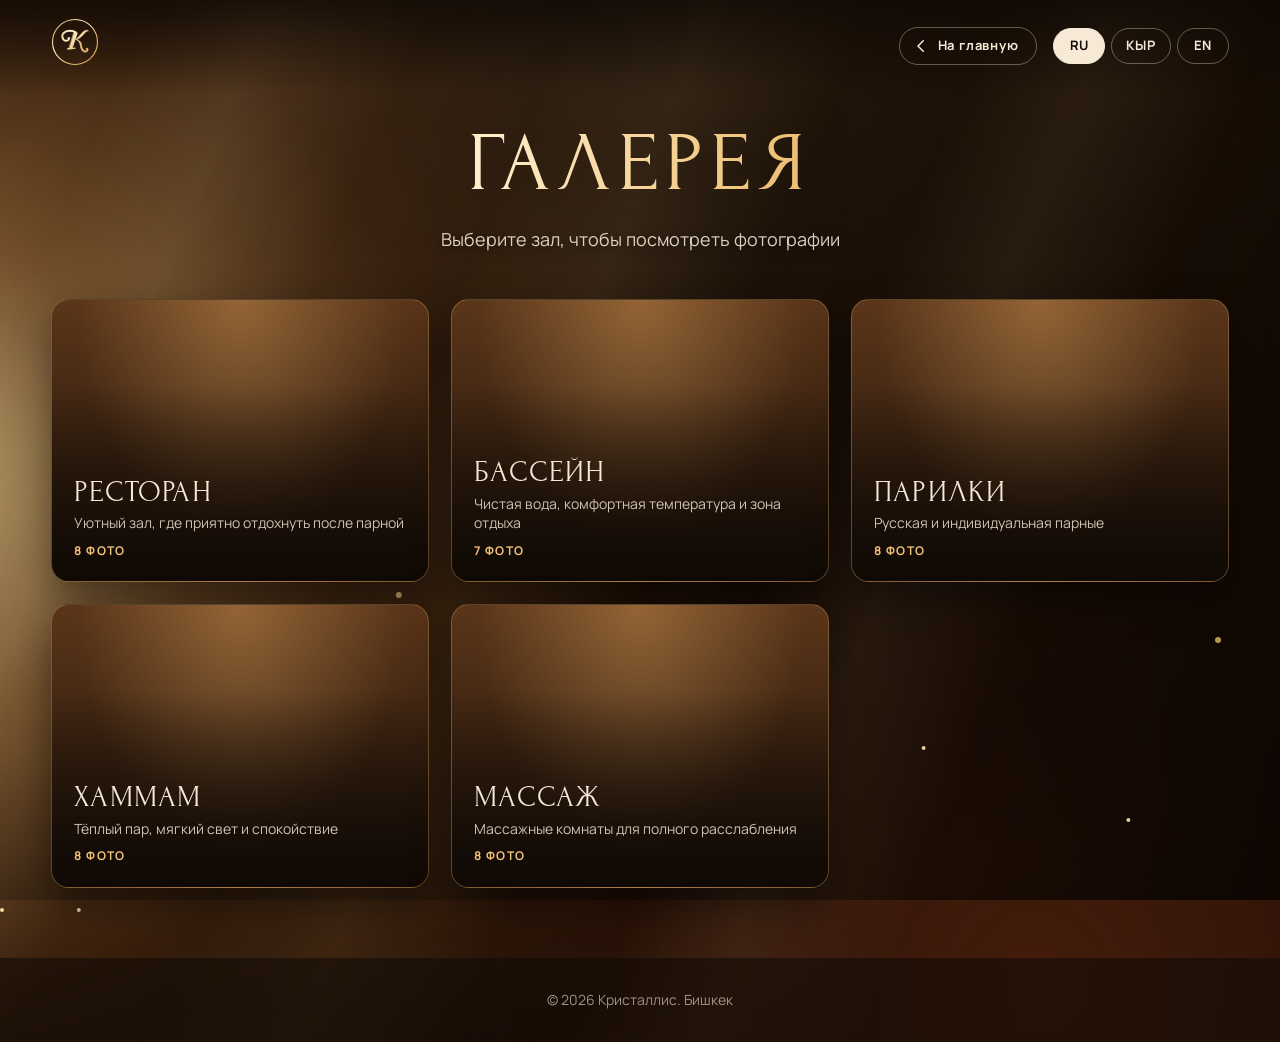
==== commit cd9680e3: "fix" ====
--- a/gallery.html
+++ b/gallery.html
@@ -18,7 +18,7 @@
     <link rel="preconnect" href="https://images.pexels.com" crossorigin>
     <link href="https://fonts.googleapis.com/css2?family=Forum&family=Manrope:wght@400;500;700&display=swap" rel="stylesheet">
     <link rel="stylesheet" href="./css/style.css?v=6">
-    <link rel="stylesheet" href="./css/gallery.css?v=2">
+    <link rel="stylesheet" href="./css/gallery.css?v=4">
 </head>
 <body class="gal-page">
 
--- a/css/gallery.css
+++ b/css/gallery.css
@@ -10,16 +10,86 @@
     display: none !important;
 }
 
+body.gal-page {
+    background: var(--night);
+}
+
+body.gal-page::before {
+    content: '';
+    position: fixed;
+    inset: -20%;
+    z-index: 0;
+    pointer-events: none;
+    background:
+            radial-gradient(circle at 10% 52%, rgba(246, 214, 150, 0.75) 0%, rgba(214, 150, 80, 0.5) 14%, rgba(150, 82, 30, 0.28) 30%, transparent 48%),
+            radial-gradient(circle at 88% 14%, rgba(168, 105, 42, 0.38), transparent 40%),
+            radial-gradient(circle at 72% 92%, rgba(130, 52, 20, 0.45), transparent 44%),
+            radial-gradient(circle at 45% 20%, rgba(240, 194, 122, 0.16), transparent 36%);
+    will-change: transform;
+    animation: gal-drift 26s ease-in-out infinite alternate;
+}
+
+body.gal-page::after {
+    content: '';
+    position: fixed;
+    inset: 0;
+    z-index: 0;
+    pointer-events: none;
+    background:
+            linear-gradient(100deg, rgba(14, 8, 4, 0) 0%, rgba(14, 8, 4, 0.35) 45%, rgba(10, 5, 2, 0.88) 100%),
+            radial-gradient(ellipse 120% 90% at 50% 50%, transparent 55%, rgba(8, 4, 2, 0.65) 100%);
+}
+
 .gal {
+    position: relative;
+    z-index: 1;
     min-height: 100vh;
     min-height: 100dvh;
     padding: 118px 0 70px;
+    background: transparent;
+    color: var(--cream);
+}
+
+.gal::before {
+    content: '';
+    position: fixed;
+    inset: -30% -10%;
+    z-index: -1;
+    pointer-events: none;
     background:
-            radial-gradient(ellipse 70% 38% at 50% 0, rgba(168, 105, 42, 0.18), rgba(168, 105, 42, 0) 72%),
-            linear-gradient(180deg, rgba(18, 10, 5, 0.45) 0%, rgba(18, 10, 5, 0.25) 45%, rgba(18, 10, 5, 0.6) 100%),
-            url('../img/gallery-bg.jpg') center / cover no-repeat,
-            var(--night);
-    color: var(--cream);
+            linear-gradient(112deg, transparent 18%, rgba(255, 220, 160, 0.1) 24%, transparent 32%),
+            linear-gradient(112deg, transparent 38%, rgba(255, 200, 120, 0.08) 45%, transparent 53%),
+            linear-gradient(112deg, transparent 58%, rgba(255, 220, 160, 0.07) 64%, transparent 72%);
+    will-change: transform, opacity;
+    animation: gal-beams 14s ease-in-out infinite alternate;
+}
+
+.gal::after {
+    content: '';
+    position: fixed;
+    bottom: -12px;
+    left: 0;
+    z-index: -1;
+    width: 4px;
+    height: 4px;
+    border-radius: 50%;
+    pointer-events: none;
+    background: rgba(255, 226, 170, 0.95);
+    box-shadow:
+            6vw 0 0 0 rgba(255, 226, 170, 0.9),
+            14vw -22vh 0 1px rgba(255, 210, 140, 0.8),
+            23vw -8vh 0 0 rgba(255, 226, 170, 0.9),
+            31vw -35vh 0 1px rgba(255, 210, 140, 0.7),
+            40vw -14vh 0 0 rgba(255, 226, 170, 0.9),
+            48vw -48vh 0 1px rgba(255, 210, 140, 0.8),
+            56vw -5vh 0 0 rgba(255, 226, 170, 0.8),
+            64vw -28vh 0 1px rgba(255, 210, 140, 0.7),
+            72vw -18vh 0 0 rgba(255, 226, 170, 0.9),
+            80vw -42vh 0 1px rgba(255, 210, 140, 0.8),
+            88vw -10vh 0 0 rgba(255, 226, 170, 0.9),
+            95vw -30vh 0 1px rgba(255, 210, 140, 0.7);
+    will-change: transform, opacity;
+    animation: gal-sparks 18s ease-in-out infinite;
 }
 
 .gal-back {
@@ -61,14 +131,16 @@
     line-height: 1.1;
     text-align: center;
     text-transform: uppercase;
+    filter: drop-shadow(0 4px 24px rgba(14, 8, 4, 0.6));
 }
 
 .gal-lead {
     max-width: 560px;
     margin: 14px auto 0;
-    color: rgba(246, 234, 215, 0.85);
+    color: rgba(246, 234, 215, 0.88);
     font-size: clamp(15px, 1.6vw, 18px);
     text-align: center;
+    text-shadow: 0 2px 14px rgba(14, 8, 4, 0.7);
 }
 
 .gal-cats {
@@ -185,7 +257,7 @@
     padding: 12px 24px 12px 16px;
     border: 1px solid rgba(246, 234, 215, 0.4);
     border-radius: 999px;
-    background: transparent;
+    background: rgba(18, 10, 5, 0.35);
     color: var(--cream);
     font-size: 15px;
     font-weight: 600;
@@ -201,7 +273,7 @@
 
 .gal-all:hover {
     border-color: var(--cream);
-    background: rgba(246, 234, 215, 0.08);
+    background: rgba(246, 234, 215, 0.12);
 }
 
 .gal-view__title h2 {
@@ -250,7 +322,7 @@
     padding: 10px 22px;
     border: 1px solid rgba(246, 234, 215, 0.32);
     border-radius: 999px;
-    background: rgba(18, 10, 5, 0.35);
+    background: rgba(18, 10, 5, 0.4);
     color: var(--cream);
     font-size: 14px;
     font-weight: 600;
@@ -270,35 +342,26 @@
     color: var(--night);
 }
 
-/* ---------- Ленты с карточками ----------
-   Размер карточек меняется одним числом:
-   --ch  — высота карточки (ширина = высота × 1.5).
-   Чтобы сделать карточки ещё крупнее, уменьшите делитель 3.6
-   (например, до 3.2) или увеличьте минимум 190px. */
 .gal-rows {
-    --ch: clamp(190px, calc((100vh - 250px) / 3.6), 460px);
+    --ch: clamp(130px, calc((100vh - 290px) / 4.0), 330px);
     --cw: calc(var(--ch) * 1.5);
-    --gap: clamp(14px, 1.6vw, 26px);
+    --gap: clamp(12px, 1.4vw, 22px);
     display: flex;
     flex-direction: column;
     width: 100%;
     margin-top: 6px;
-    padding-block: calc(var(--ch) * 0.12);
 }
 
 @supports (height: 100dvh) {
     .gal-rows {
-        --ch: clamp(190px, calc((100dvh - 250px) / 3.6), 460px);
-    }
-}
-
-/* Отступ внутри ленты нужен, чтобы увеличенная карточка не обрезалась,
-   а отрицательные поля сближают ленты между собой. */
+        --ch: clamp(130px, calc((100dvh - 290px) / 4.0), 330px);
+    }
+}
+
 .gal-row {
     position: relative;
     width: 100%;
-    margin-block: calc(var(--ch) * -0.12);
-    padding-block: calc(var(--ch) * 0.3);
+    padding-block: calc(var(--ch) * 0.22);
     overflow: hidden;
 }
 
@@ -332,11 +395,11 @@
     padding: 0;
     overflow: hidden;
     border: 0;
-    border-radius: 18px;
+    border-radius: 16px;
     background:
             radial-gradient(ellipse at 50% 0, rgba(255, 190, 110, 0.3), transparent 62%),
             linear-gradient(180deg, #5a3519, #1e1209);
-    box-shadow: 0 10px 28px rgba(0, 0, 0, 0.45);
+    box-shadow: 0 10px 28px rgba(0, 0, 0, 0.5);
     cursor: pointer;
     transition: transform 0.55s cubic-bezier(0.22, 1, 0.36, 1), opacity 0.4s ease, box-shadow 0.5s ease;
     -webkit-user-select: none;
@@ -363,10 +426,9 @@
     opacity: 0.4;
 }
 
-/* Увеличение выбранной карточки (было 1.34) */
 .gal-card.is-active {
     z-index: 4;
-    transform: scale(1.5);
+    transform: scale(1.4);
     box-shadow: 0 0 0 3px var(--amber), 0 30px 70px rgba(0, 0, 0, 0.7);
 }
 
@@ -374,9 +436,15 @@
     max-width: 620px;
     margin: 18px auto 0;
     padding-inline: 4%;
-    color: rgba(246, 234, 215, 0.7);
+    color: rgba(246, 234, 215, 0.72);
     font-size: 14px;
     text-align: center;
+}
+
+.footer {
+    position: relative;
+    z-index: 1;
+    background: rgba(18, 10, 5, 0.6);
 }
 
 @keyframes gal-in {
@@ -396,6 +464,52 @@
     }
 }
 
+@keyframes gal-drift {
+    0% {
+        transform: translate3d(0, 0, 0) scale(1);
+    }
+
+    50% {
+        transform: translate3d(3%, -2%, 0) scale(1.08);
+    }
+
+    100% {
+        transform: translate3d(-2%, 3%, 0) scale(1.14);
+    }
+}
+
+@keyframes gal-beams {
+    0% {
+        opacity: 0.35;
+        transform: translate3d(-4%, 0, 0);
+    }
+
+    100% {
+        opacity: 1;
+        transform: translate3d(4%, 0, 0);
+    }
+}
+
+@keyframes gal-sparks {
+    0% {
+        opacity: 0;
+        transform: translate3d(0, 0, 0);
+    }
+
+    15% {
+        opacity: 1;
+    }
+
+    80% {
+        opacity: 0.7;
+    }
+
+    100% {
+        opacity: 0;
+        transform: translate3d(2vw, -45vh, 0);
+    }
+}
+
 @media (max-width: 960px) {
     .gal {
         padding-top: 104px;
@@ -407,16 +521,6 @@
 }
 
 @media (max-width: 640px) {
-    .gal-rows {
-        --ch: clamp(140px, calc((100vh - 250px) / 3.6), 460px);
-    }
-
-    @supports (height: 100dvh) {
-        .gal-rows {
-            --ch: clamp(140px, calc((100dvh - 250px) / 3.6), 460px);
-        }
-    }
-
     .gal-back {
         padding: 9px 14px 9px 10px;
     }
@@ -441,4 +545,10 @@
         opacity: 1;
         transform: none;
     }
+
+    body.gal-page::before,
+    .gal::before,
+    .gal::after {
+        animation: none;
+    }
 }
